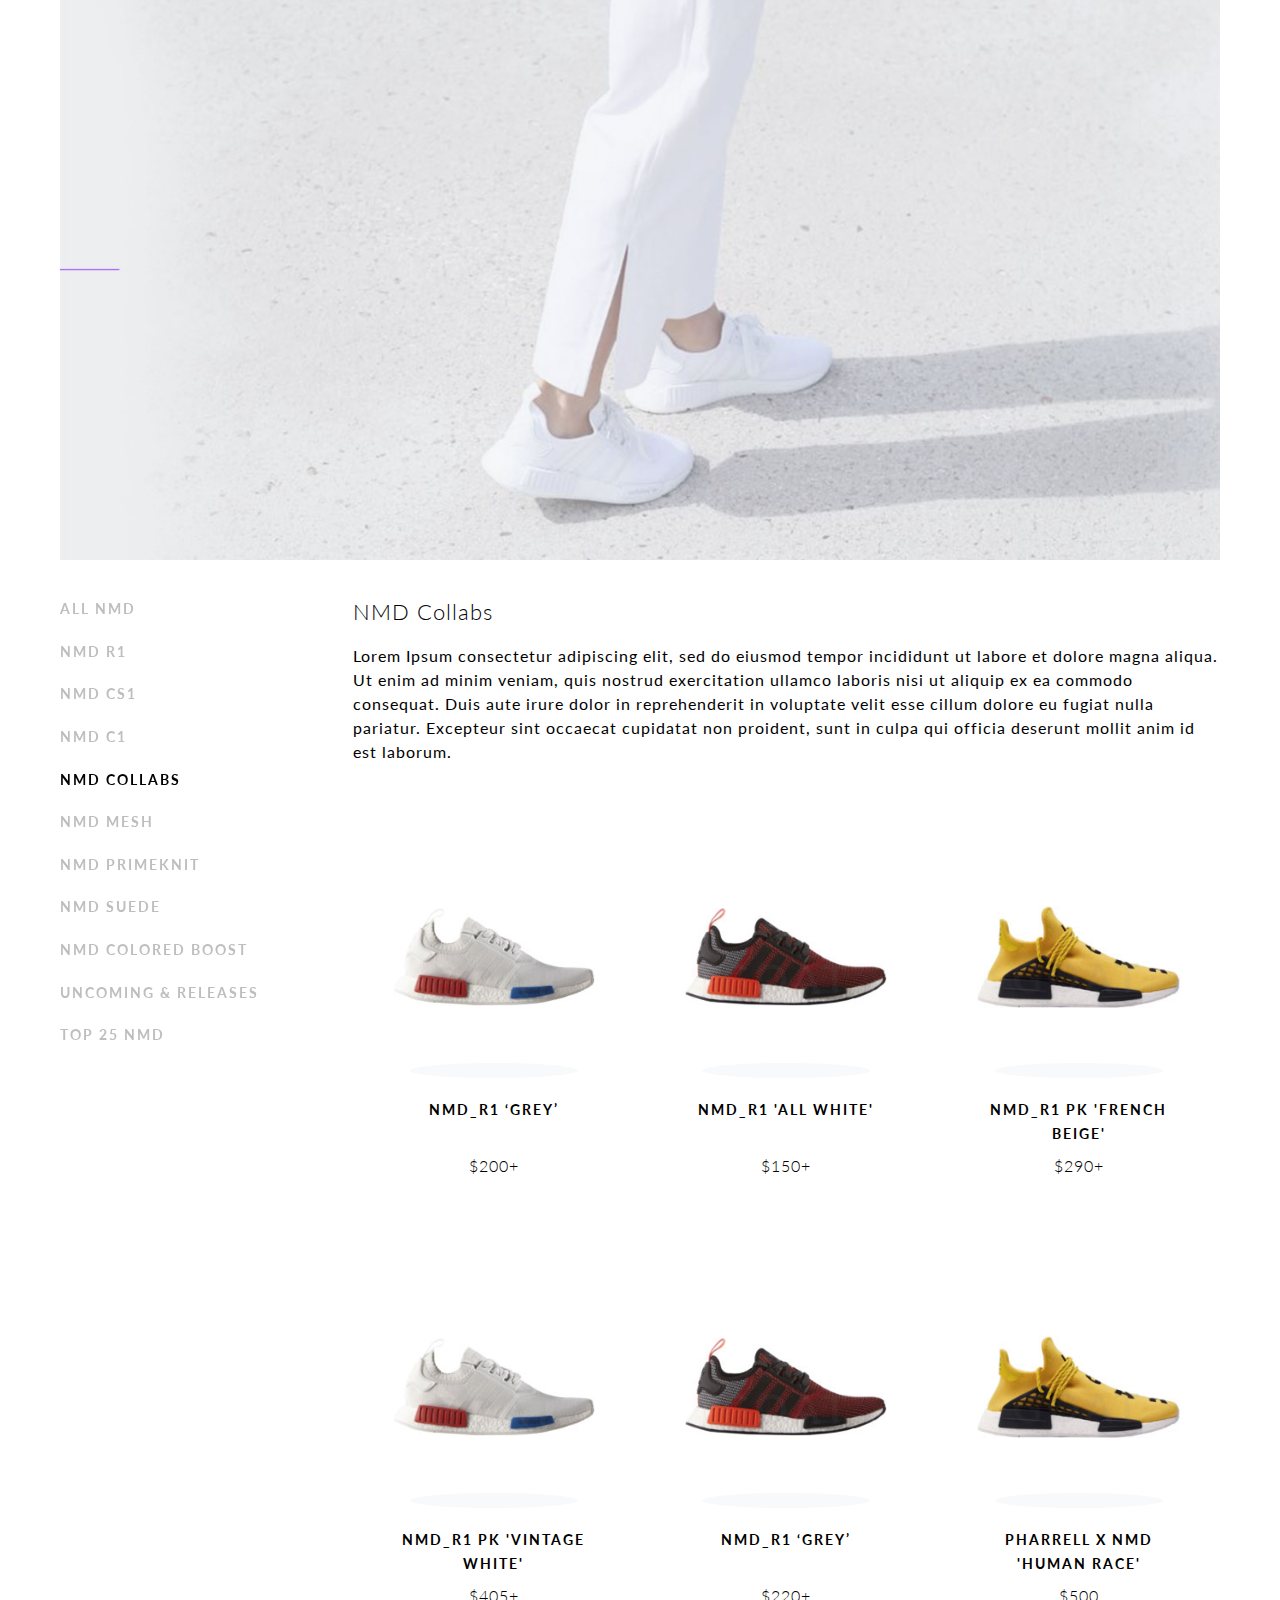
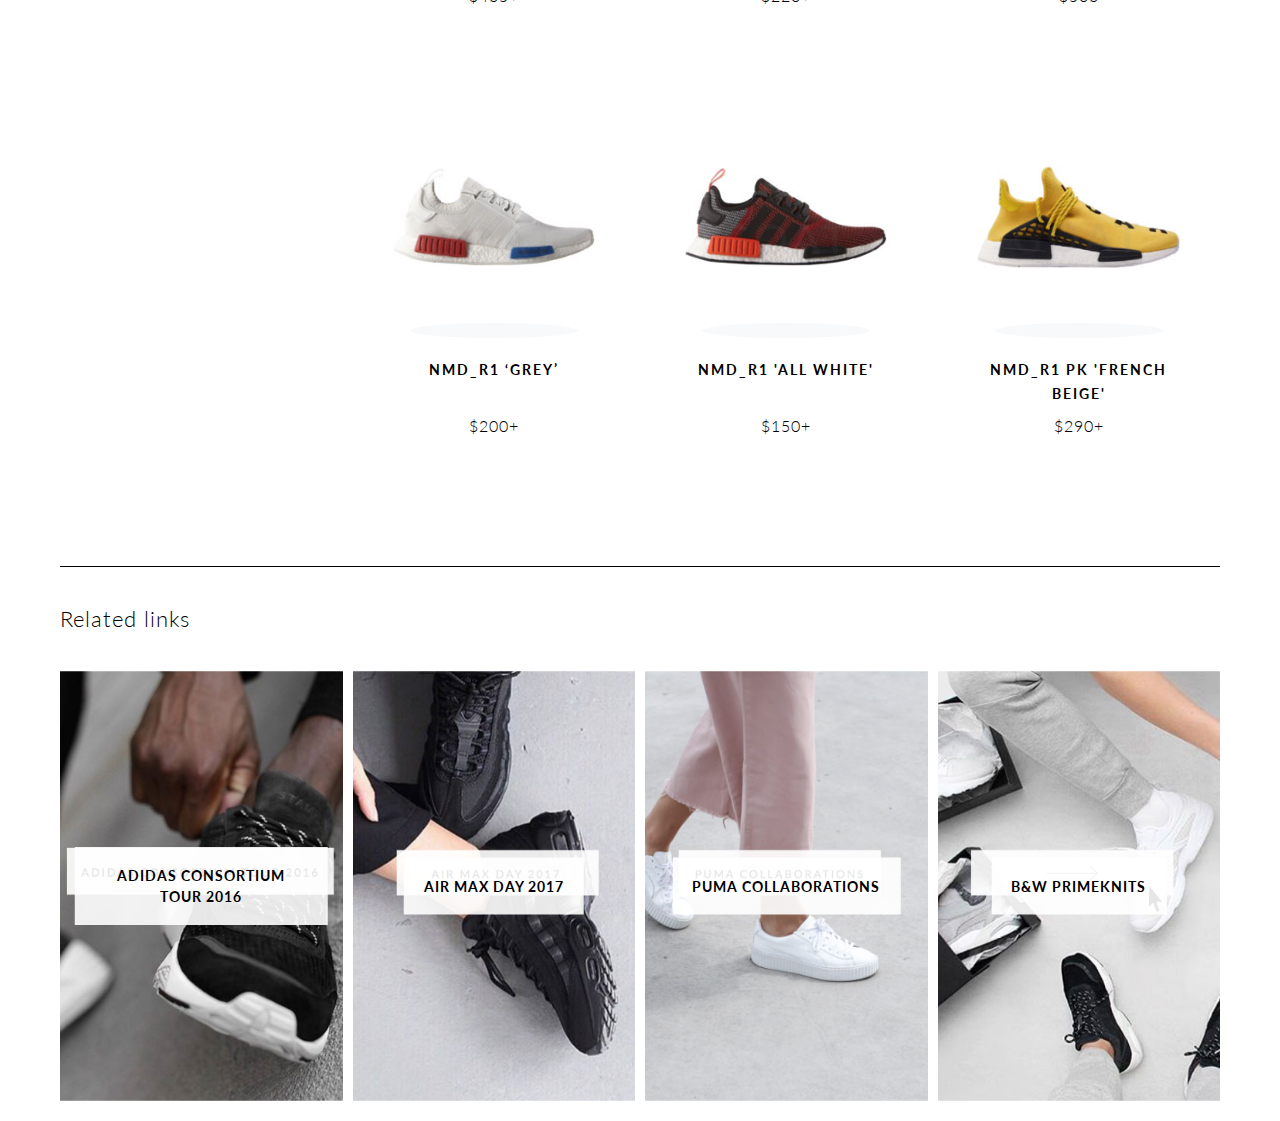
==== bootstrap3/html/categories.html @ 1336a0b2 "Categories markup" ====
<!DOCTYPE html>
<html lang="en">
  <head>
    <meta charset="utf-8">
    <meta http-equiv="X-UA-Compatible" content="IE=edge">
    <meta name="viewport" content="width=device-width, initial-scale=1">
    <!-- The above 3 meta tags *must* come first in the head; any other head content must come *after* these tags -->
    <title>Categories</title>

    <!-- Lato Font -->
	<link href="https://fonts.googleapis.com/css?family=Lato:300,400,700" rel="stylesheet"> 
 
    <!-- Bootstrap -->
    <link href="../css/bootstrap.css" rel="stylesheet">
    <link href="../css/flex-row.css" rel="stylesheet">
    <link href="../css/common.css" rel="stylesheet">
    <link href="../css/i.css" rel="stylesheet">
    <link href="../css/hero.css" rel="stylesheet">
    <link href="../css/aside-nav.css" rel="stylesheet">
    <link href="../css/category-info.css" rel="stylesheet">
    <link href="../css/category-products.css" rel="stylesheet">
    <link href="../css/product-preview.css" rel="stylesheet">
    <link href="../css/related-links.css" rel="stylesheet">
    <link href="../css/feature-photo.css" rel="stylesheet">
    <link href="../css/backdrop.css" rel="stylesheet">

    <!-- HTML5 shim and Respond.js for IE8 support of HTML5 elements and media queries -->
    <!-- WARNING: Respond.js doesn't work if you view the page via file:// -->
    <!--[if lt IE 9]>
      <script src="https://oss.maxcdn.com/html5shiv/3.7.3/html5shiv.min.js"></script>
      <script src="https://oss.maxcdn.com/respond/1.4.2/respond.min.js"></script>
    <![endif]-->
  </head>
  <body>
    <div class="container">
        
        <div class="hero">
            <div class="hero__media">
                <img src="../temp/hero.jpg" alt="" class="hero__media-image">
            </div>
        </div>
        
        <div class="flex-row row">
            <div class="col-lg-3">
                <div class="aside-nav aside-nav_collapsed js-aside-nav">
                    <span class="aside-nav__close i i_back js-aside-nav-close" title="Close"></span>
                    <span class="aside-nav__toggle js-aside-nav-toggle">collections</span>
                    <ul class="aside-nav__list">
                        <li class="aside-nav__item">
                            <a href="#" class="aside-nav__link">ALL NMD</a>
                        </li>
                        <li class="aside-nav__item">
                            <a href="#" class="aside-nav__link">NMD R1</a>
                        </li>
                        <li class="aside-nav__item">
                            <a href="#" class="aside-nav__link">NMD CS1</a>
                        </li>
                        <li class="aside-nav__item">
                            <a href="#" class="aside-nav__link">NMD C1</a>
                        </li>
                        <li class="aside-nav__item">
                            <a href="#" class="aside-nav__link aside-nav__link_active">NMD COLLABS</a>
                        </li>
                        <li class="aside-nav__item">
                            <a href="#" class="aside-nav__link">NMD MESH</a>
                        </li>
                        <li class="aside-nav__item">
                            <a href="#" class="aside-nav__link">NMD PRIMEKNIT</a>
                        </li>
                        <li class="aside-nav__item">
                            <a href="#" class="aside-nav__link">NMD SUEDE</a>
                        </li>
                        <li class="aside-nav__item">
                            <a href="#" class="aside-nav__link">NMD COLORED BOOST</a>
                        </li>
                        <li class="aside-nav__item">
                            <a href="#" class="aside-nav__link">UNCOMING &amp; RELEASES</a>
                        </li>
                        <li class="aside-nav__item">
                            <a href="#" class="aside-nav__link">TOP 25 NMD</a>
                        </li>
                    </ul>
                </div>
            </div>
            <div class="col-lg-9">
                <div class="category-info">
                    <h3 class="category-info__title">NMD Collabs</h3>
                    <div class="category-info__text">
                        <p>Lorem Ipsum consectetur adipiscing elit, sed do eiusmod tempor incididunt ut labore et dolore magna aliqua. Ut enim ad minim veniam, quis nostrud exercitation ullamco laboris nisi ut aliquip ex ea commodo consequat. Duis aute irure dolor in reprehenderit in voluptate velit esse cillum dolore eu fugiat nulla pariatur. Excepteur sint occaecat cupidatat non proident, sunt in culpa qui officia deserunt mollit anim id est laborum.</p>
                    </div>
                </div>
                
                <div class="category-products">
                    <div class="flex-row row category-products__list">
                        <a href="#" class="category-products__item product-preview col-xs-6 col-sm-4">
                            <div class="product-preview__thumbnail">
                                <img src="../temp/s1.jpg" alt="" class="product-preview__image">
                            </div>
                            
                            <div class="product-preview__info">
                                <h4 class="product-preview__title">NMD_R1 ‘GREY’</h4>
                                <div class="product-preview__price">$200+</div>
                                <div class="product-preview__sizes">4 / 4.5 / 5 / 5.5 / 8 / 8.5 / 9 / 9.5 / 10.5 / 11 / 11.5 / 12 / 12.5 / 13 / 13.5 / 14 / 14.5</div>
                            </div>
                        </a>

                        <a href="#" class="category-products__item product-preview col-xs-6 col-sm-4">
                            <div class="product-preview__thumbnail">
                                <img src="../temp/s2.jpg" alt="" class="product-preview__image">
                            </div>
                            
                            <div class="product-preview__info">
                                <h4 class="product-preview__title">NMD_R1 'ALL WHITE'</h4>
                                <div class="product-preview__price">$150+</div>
                                <div class="product-preview__sizes">4 / 4.5 / 5 / 5.5 / 8 / 8.5 / 9 / 9.5 / 10.5 / 11 / 11.5 / 12 / 12.5 / 13 / 13.5 / 14 / 14.5</div>
                            </div>
                        </a>

                        <a href="#" class="category-products__item product-preview col-xs-6 col-sm-4">
                            <div class="product-preview__thumbnail">
                                <img src="../temp/s3.jpg" alt="" class="product-preview__image">
                            </div>
                            
                            <div class="product-preview__info">
                                <h4 class="product-preview__title">NMD_R1 PK 'FRENCH BEIGE'</h4>
                                <div class="product-preview__price">$290+</div>
                                <div class="product-preview__sizes">4 / 4.5 / 5 / 5.5 / 8 / 8.5 / 9 / 9.5 / 10.5 / 11 / 11.5 / 12 / 12.5 / 13 / 13.5 / 14 / 14.5</div>
                            </div>
                        </a>

                        <a href="#" class="category-products__item product-preview col-xs-6 col-sm-4">
                            <div class="product-preview__thumbnail">
                                <img src="../temp/s1.jpg" alt="" class="product-preview__image">
                            </div>
                            
                            <div class="product-preview__info">
                                <h4 class="product-preview__title">NMD_R1 PK 'VINTAGE WHITE'</h4>
                                <div class="product-preview__price">$405+</div>
                                <div class="product-preview__sizes">4 / 4.5 / 5 / 5.5 / 8 / 8.5 / 9 / 9.5 / 10.5 / 11 / 11.5 / 12 / 12.5 / 13 / 13.5 / 14 / 14.5</div>
                            </div>
                        </a>

                        <a href="#" class="category-products__item product-preview col-xs-6 col-sm-4">
                            <div class="product-preview__thumbnail">
                                <img src="../temp/s2.jpg" alt="" class="product-preview__image">
                            </div>
                            
                            <div class="product-preview__info">
                                <h4 class="product-preview__title">NMD_R1 ‘GREY’</h4>
                                <div class="product-preview__price">$220+</div>
                                <div class="product-preview__sizes">4 / 4.5 / 5 / 5.5 / 8 / 8.5 / 9 / 9.5 / 10.5 / 11 / 11.5 / 12 / 12.5 / 13 / 13.5 / 14 / 14.5</div>
                            </div>
                        </a>

                        <a href="#" class="category-products__item product-preview col-xs-6 col-sm-4">
                            <div class="product-preview__thumbnail">
                                <img src="../temp/s3.jpg" alt="" class="product-preview__image">
                            </div>
                            
                            <div class="product-preview__info">
                                <h4 class="product-preview__title">PHARRELL X NMD 'HUMAN RACE'</h4>
                                <div class="product-preview__price">$500</div>
                                <div class="product-preview__sizes">4 / 4.5 / 5 / 5.5 / 8 / 8.5 / 9 / 9.5 / 10.5 / 11 / 11.5 / 12 / 12.5 / 13 / 13.5 / 14 / 14.5</div>
                            </div>
                        </a>
 
                        <a href="#" class="category-products__item product-preview col-xs-6 col-sm-4">
                            <div class="product-preview__thumbnail">
                                <img src="../temp/s1.jpg" alt="" class="product-preview__image">
                            </div>
                            
                            <div class="product-preview__info">
                                <h4 class="product-preview__title">NMD_R1 ‘GREY’</h4>
                                <div class="product-preview__price">$200+</div>
                                <div class="product-preview__sizes">4 / 4.5 / 5 / 5.5 / 8 / 8.5 / 9 / 9.5 / 10.5 / 11 / 11.5 / 12 / 12.5 / 13 / 13.5 / 14 / 14.5</div>
                            </div>
                        </a>

                        <a href="#" class="category-products__item product-preview col-xs-6 col-sm-4">
                            <div class="product-preview__thumbnail">
                                <img src="../temp/s2.jpg" alt="" class="product-preview__image">
                            </div>
                            
                            <div class="product-preview__info">
                                <h4 class="product-preview__title">NMD_R1 'ALL WHITE'</h4>
                                <div class="product-preview__price">$150+</div>
                                <div class="product-preview__sizes">4 / 4.5 / 5 / 5.5 / 8 / 8.5 / 9 / 9.5 / 10.5 / 11 / 11.5 / 12 / 12.5 / 13 / 13.5 / 14 / 14.5</div>
                            </div>
                        </a>

                        <a href="#" class="category-products__item product-preview col-xs-6 col-sm-4">
                            <div class="product-preview__thumbnail">
                                <img src="../temp/s3.jpg" alt="" class="product-preview__image">
                            </div>
                            
                            <div class="product-preview__info">
                                <h4 class="product-preview__title">NMD_R1 PK 'FRENCH BEIGE'</h4>
                                <div class="product-preview__price">$290+</div>
                                <div class="product-preview__sizes">4 / 4.5 / 5 / 5.5 / 8 / 8.5 / 9 / 9.5 / 10.5 / 11 / 11.5 / 12 / 12.5 / 13 / 13.5 / 14 / 14.5</div>
                            </div>
                        </a>
                    </div>
                </div>
                
            </div>
        </div>
        
        <div class="related-links">

            <div class="related-links__divider g-divider"></div>
            
            <div class="related-links__header">
                <h3 class="related-links__title">Related links</h3>
            </div>
            <div class="flex-row row related-links__list">
                <a href="#" class="related-links__item feature-photo col-xs-12 col-sm-6 col-md-4 col-lg-3">
                    <div class="feature-photo__thumbnail">
                        <img src="../temp/r1.jpg" alt="" class="feature-photo__image">
                        <div class="feature-photo__caption-wrapper">
                            <div class="feature-photo__caption">
                                <div class="feature-photo__caption-text">
                                    ADIDAS CONSORTIUM TOUR 2016
                                </div>
                                <i class="feature-photo__caption-icon i i_fwd"></i>
                            </div>
                        </div>
                    </div>
                </a>
                <a href="#" class="related-links__item feature-photo col-xs-12 col-sm-6 col-md-4 col-lg-3">
                    <div class="feature-photo__thumbnail">
                        <img src="../temp/r2.jpg" alt="" class="feature-photo__image">
                        <div class="feature-photo__caption-wrapper">
                            <div class="feature-photo__caption">
                                <div class="feature-photo__caption-text">
                                    AIR MAX DAY 2017
                                </div>
                                <i class="feature-photo__caption-icon i i_fwd"></i>
                            </div>
                        </div>
                    </div>
                </a>
                <a href="#" class="related-links__item feature-photo col-xs-12 col-sm-6 col-md-4 col-lg-3">
                    <div class="feature-photo__thumbnail">
                        <img src="../temp/r3.jpg" alt="" class="feature-photo__image">
                        <div class="feature-photo__caption-wrapper">
                            <div class="feature-photo__caption">
                                <div class="feature-photo__caption-text">
                                    PUMA COLLABORATIONS
                                </div>
                                <i class="feature-photo__caption-icon i i_fwd"></i>
                            </div>
                        </div>
                    </div>
                </a>
                <a href="#" class="related-links__item feature-photo col-xs-12 col-sm-6 col-md-4 col-lg-3">
                    <div class="feature-photo__thumbnail">
                        <img src="../temp/r4.jpg" alt="" class="feature-photo__image">
                        <div class="feature-photo__caption-wrapper">
                            <div class="feature-photo__caption">
                                <div class="feature-photo__caption-text">
                                    B&amp;W PRIMEKNITS
                                </div>
                                <i class="feature-photo__caption-icon i i_fwd"></i>
                            </div>
                        </div>
                    </div>
                </a>
            </div>
        </div>
    </div>
    
    <div class="backdrop js-backdrop"></div>
    

    <!-- jQuery (necessary for Bootstrap's JavaScript plugins) -->
    <script src="https://ajax.googleapis.com/ajax/libs/jquery/3.1.0/jquery.min.js"></script>
    <!-- Include all compiled plugins (below), or include individual files as needed -->
    <script src="../js/bootstrap.min.js"></script>

    <script>
	$(document).ready(function() {
        $('.js-aside-nav-toggle, .js-aside-nav-close, .aside-nav__link').click(function(){
            $('.js-backdrop').fadeToggle();
            $('.js-aside-nav').toggleClass('aside-nav_collapsed');
        });		
	});			
        
    </script>

  </body>
</html>
---- bootstrap3/css/flex-row.css ----
@media only screen and (min-width : 481px) {
  .flex-row.row {
    display: -webkit-box;
    display: -webkit-flex;
    display: -ms-flexbox;
    display: flex;
	 -webkit-flex-wrap: wrap;
	     -ms-flex-wrap: wrap;
	         flex-wrap: wrap;
  }
  
  .flex-row.row > [class*='col-'] {
    display: -webkit-box;
    display: -webkit-flex;
    display: -ms-flexbox;
    display: flex;
    -webkit-box-orient: vertical;
    -webkit-box-direction: normal;
    -webkit-flex-direction: column;
        -ms-flex-direction: column;
            flex-direction: column;
  }
  
  .flex-row.row:after, 
  .flex-row.row:before {
	 display: -webkit-box;
	 display: -webkit-flex;
	 display: -ms-flexbox;
	 display: flex;
  }
  
  .flex-row.row > [class*='col-'] > .box {
    display: -webkit-box;
    display: -webkit-flex;
    display: -ms-flexbox;
    display: flex;
	 -webkit-box-flex: 1;
	 -webkit-flex: 1;
	     -ms-flex: 1;
	         flex: 1;
  }
}
---- bootstrap3/css/common.css ----
.g-divider {
    height:1px;
    overflow:hidden;
    background:#000000;
}

img {
    max-width:100%;
}
---- bootstrap3/css/i.css ----
.i {
    display:block;
    background-position:50% 50%;
    background-repeat:no-repeat;
}

.i_back {
    width:12px;
    height:21px;
    background-image: url([data-uri]);
}

.i_fwd {
    width:52px;
    height:14px;
    background-image: url([data-uri]);
}

@media only screen and ( -webkit-min-device-pixel-ratio: 1.3 ),
       only screen and (    min--moz-device-pixel-ratio: 1.3 ),
       only screen and (      -o-min-device-pixel-ratio: 2.6/2 ), /* returns 1.3, see Dev.Opera */
       only screen and (         min-device-pixel-ratio: 1.3 ),
       only screen and ( min-resolution: 124.8dpi ),
       only screen and ( min-resolution: 1.3dppx ) {
           
    .i_back {
        background-image: url([data-uri]);
    }

    .i_fwd {
    	background-image: url([data-uri]);
    }

}
---- bootstrap3/css/hero.css ----
.hero {
    margin:0 -20px 40px;
}

    .hero__media-image {
        width:100%;
        object-fit:contain;
    }
    
@media all and (min-width: 1200px) {
    .hero {
        margin-left:0;
        margin-right:0;
    }
}
---- bootstrap3/css/aside-nav.css ----
.aside-nav {
    position:fixed;
    top:50%;
    left:0;
    transform: translateY(-50%);
    z-index:100;
    width:20.75rem;
    overflow:hidden;
    -webkit-backface-visibility: hidden;
       -moz-backface-visibility: hidden;
    -webkit-transition: left 0.25s ease-out;
            transition: left 0.25s ease-out;
}

.aside-nav_collapsed {
    left:-17.5rem;
}

    .aside-nav__close {
        position:absolute;
        top:1.3rem;
        right:4.2rem;
        width:21px;
        height:21px;
        cursor:pointer;
    }
    
        .aside-nav__close:hover {
            opacity:0.8;
        }

    .aside-nav__toggle {
        cursor:pointer;
        position:fixed;
        top:50%;
        left:100%;
        margin-left:-3.25rem;
        transform: translateY(-50%);
        word-break: break-all;
        line-height: 1.45;
        text-transform: uppercase;
        text-decoration:none;
        text-align: center;
    	font-size:0.75rem;
    	font-weight:700;
        color: #000000;
        padding:1.25rem;
        background:rgba(255,255,255,.9);
        border:1px solid #000000;
        border-left:0;
        display:block;
        width:0.75em;
        -webkit-box-sizing:content-box;
           -moz-box-sizing:content-box;
                box-sizing:content-box;
    }
    
    .aside-nav__toggle:before,
    .aside-nav__toggle:after {
        content:'';
        position:absolute;
        left:0;
        width:1px;
        background:#000000;
        height:100rem;
    }
    
    .aside-nav__toggle:before {
        bottom:100%;
    }
    
    .aside-nav__toggle:after {
        top:100%;
    }
    
    .aside-nav_collapsed .aside-nav__toggle:before,
    .aside-nav_collapsed .aside-nav__toggle:after {
       display:none; 
    }
    
        .aside-nav__toggle:hover,
        .aside-nav__toggle:active,
        .aside-nav__toggle:visited {
            text-decoration:none;
            color:#000000;
        }

    .aside-nav__list {
        list-style:none;
        padding:1.875rem 2.5rem 1.4rem;
        margin:0;
        display:block;
        background:rgba(255,255,255,.9);
        border:1px solid #000000;
        border-width:1px 0;
        border-left:0;
        width:17.5rem;
    }

    .aside-nav__item {
        margin-bottom:0.35rem;
    }

    .aside-nav__link {
        color:#bebebe;
    	font-variant:small-caps;
    	font-size:0.875rem;
    	font-weight:700;
    	letter-spacing:0.125rem;
        white-space:nowrap;
        display:block;
        padding:0.5rem 0;
    }
    
    .aside-nav__link_active {
        color:#000000;
    }
    
        .aside-nav__link:hover {
            color:#000000;
        }
        
@media all and (min-width: 1200px) {
    .aside-nav {
        margin-top:-0.6rem;
        position:static;
        transform:none;
    }

        .aside-nav__close,
        .aside-nav__toggle {
            display:none;
        }

        .aside-nav__list {
            padding:0;
            background:none;
            border:0;
            width:auto
        }
}
---- bootstrap3/css/category-info.css ----
.category-info {
    margin-left:5rem;
    margin-bottom:1.25rem;
}

    .category-info__title {
        margin-top:0;
    }
    
@media all and (min-width: 1200px) {
    .category-info {
        margin-left:0;
    }
}
---- bootstrap3/css/category-products.css ----
.category-products {
    margin-bottom:5rem;
}

    .category-products__item {
    }
    
@media all and (min-width: 1200px) {
    .category-products {
        margin-left:0;
    }
}
---- bootstrap3/css/product-preview.css ----
.product-preview {
    text-align:center;
    color:#000000;
    height:26.88rem;
}

        .product-preview:hover {
            box-shadow:0 0 0 1px #000000;
            color:#000000;
            text-decoration:none;
        }
        
    .product-preview__thumbnail {
        position:relative;
        margin:3.438rem 2.5rem 2.2rem;
        height:13.25rem;
    }
    
    .product-preview__thumbnail:after {
        position:absolute;
        top:100%;
        left:50%;
        width:10.5rem;
        height:0.9375rem;
        transform: translateX(-50%);
        background:#f7f9fb;
        -webkit-border-radius:50%;
           -moz-border-radius:50%;
                border-radius:50%;
        content:'';
        
    }
    
    .product-preview__image {
        position:absolute;
        top:0;
        left:0;
        right:0;
        bottom:0;
        max-width:100%;
        max-height:100%;
        margin:auto;
    }
    
    .product-preview__title {
    	font-variant:small-caps;
    	font-size:0.75rem;
    	font-weight:700;
    	letter-spacing:0.125rem;
        margin:0 2.5rem 0.66rem;
        height:3rem;
        overflow:hidden;
    }
    
    .product-preview__price,
    .product-preview__sizes {
    	font-variant:small-caps;
    	font-size:1rem;
    	font-weight:300;
    	letter-spacing:0.06rem;
        margin:0 1.5rem;
        height:3.375rem;
        overflow:hidden;
        line-height:1.13;
    }
    
    .product-preview__sizes {
    	display:none;
    }
    
        .product-preview:hover .product-preview__price {
            display:none;
        }
    
        .product-preview:hover .product-preview__sizes {
            display:block;
        }
        
@media all and (min-width: 768px) {
    .product-preview__title {
    	font-size:0.875rem;
    }
}
---- bootstrap3/css/related-links.css ----
.related-links {
    margin-bottom:0.625rem;
}

    .related-links__header {
        margin:2.5rem 0;
    }
    
    .related-links__title {
        margin:0;
    }
    
    .related-links__item {
        margin-bottom:0.625rem;
    }
    
@media all and (min-width: 1200px) {
    
}
---- bootstrap3/css/feature-photo.css ----
.feature-photo {
    position:relative;
    text-align:center;
}

    .feature-photo__image {
        height:26.88rem;
        object-fit: cover;
        width: 100%;
    }
    
    .feature-photo__caption-wrapper,
    .feature-photo__caption-icon {
        position:absolute;
        top:50%;
        left:50%;
        transform: translate(-50%, -50%);
    }
    
    .feature-photo__caption-wrapper {
        text-align: center;
    	font-size:0.875rem;
    	font-weight:700;
        color: #000000;
        padding:0 1.25rem;
        width:100%;
    }
    
    .feature-photo__caption {
        background-color:rgba(255,255,255,.9);
        padding:1.125rem 1.25rem;
        display:inline-block;
    }
    
    .feature-photo__caption-text,
    .feature-photo__caption-icon {
        -webkit-transition: opacity 0.25s ease-out;
                transition: opacity 0.25s ease-out;  
    }
    
    .feature-photo__caption-icon {
        opacity:0;
    }

        .feature-photo__caption:hover .feature-photo__caption-icon {
            opacity:1;
        }
    
        .feature-photo__caption:hover .feature-photo__caption-text {
            opacity:0;
        }
---- bootstrap3/css/backdrop.css ----
.backdrop {
    position:fixed;
    top:0;
    left:0;
    right:0;
    bottom:0;
    z-index:99;
    background:rgba(0,0,0,.6);
    display:none;
}
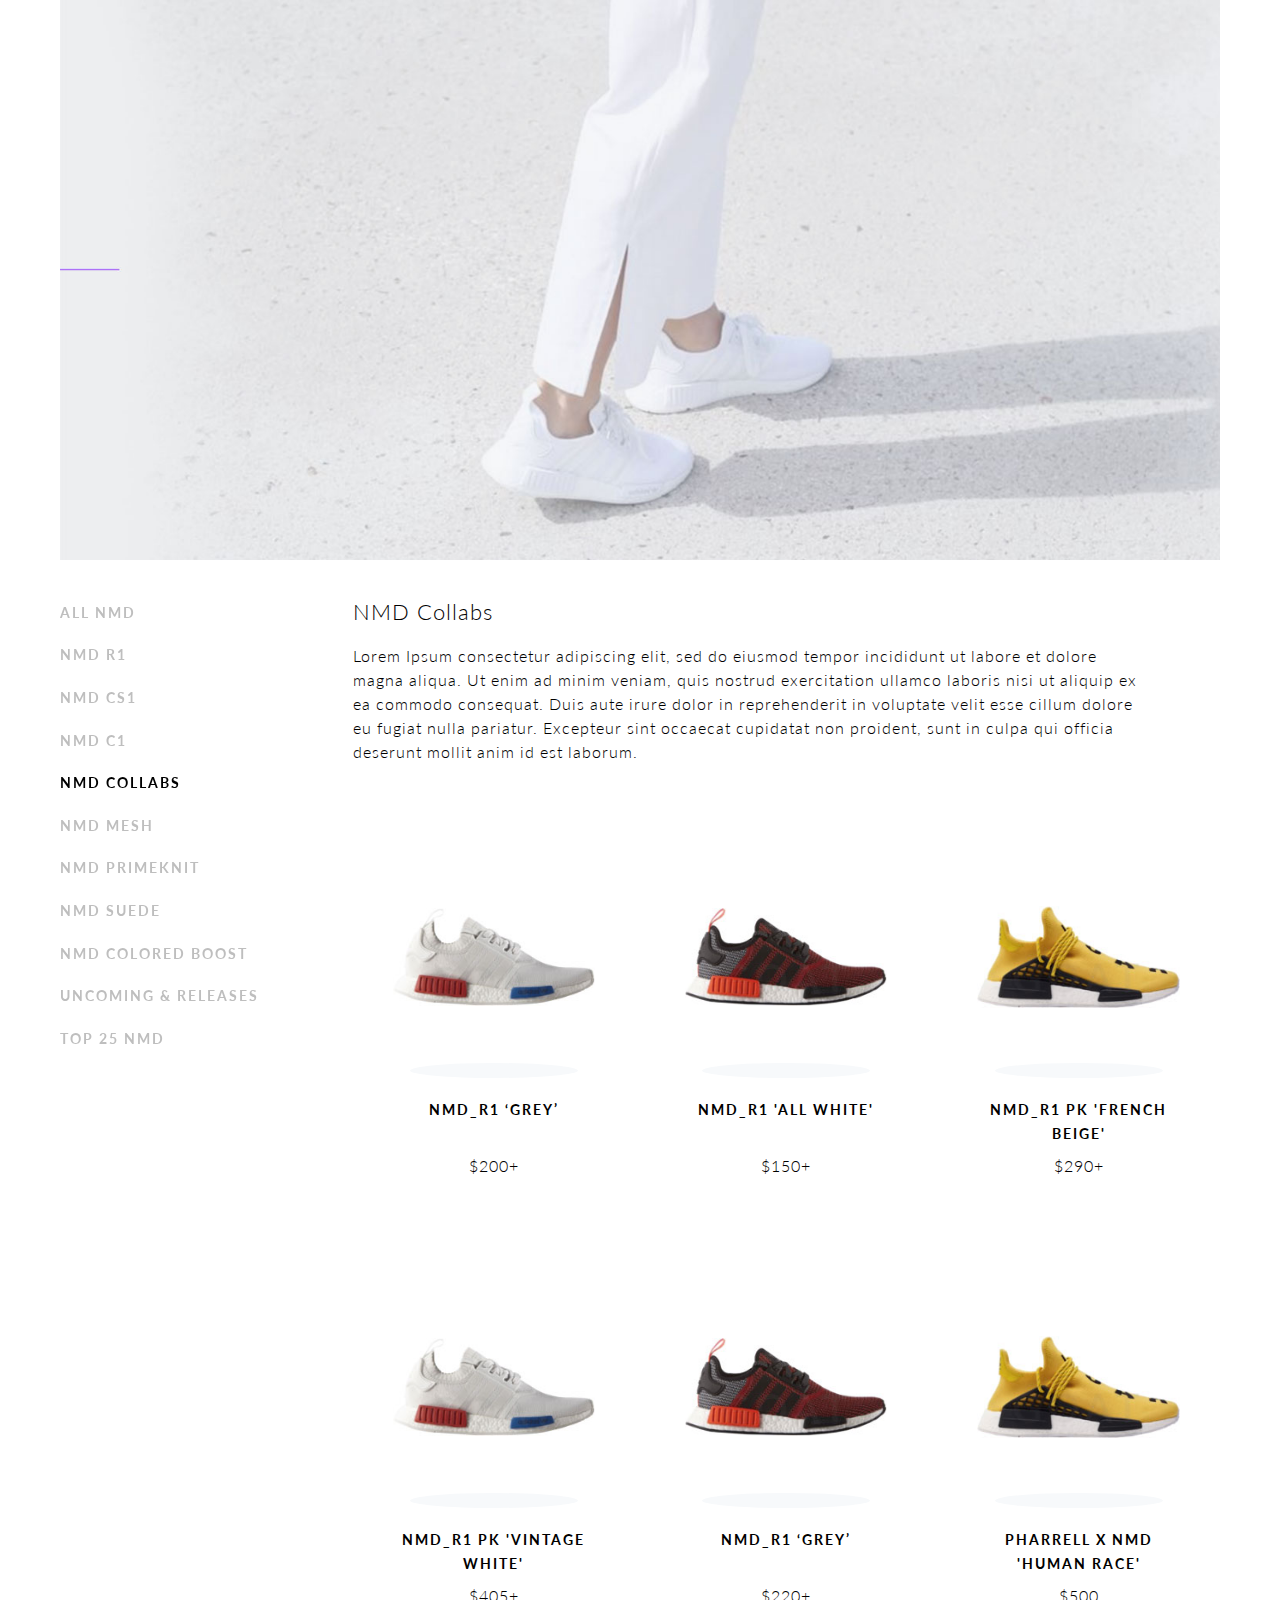
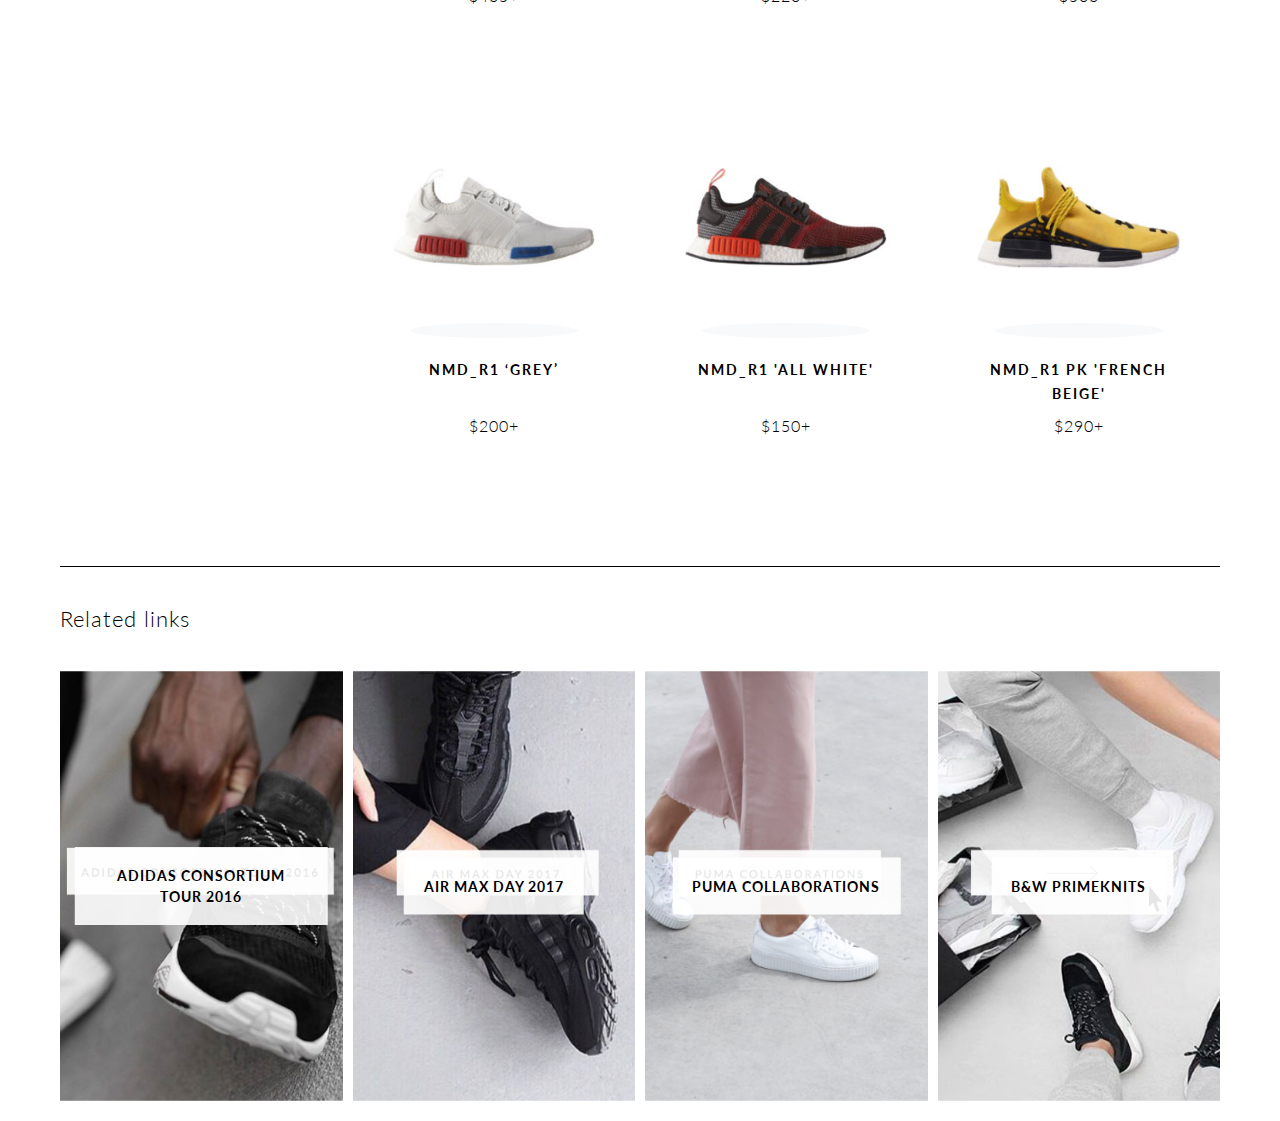
==== commit 4a20c133: "Categories aside-nav update" ====
--- a/bootstrap3/html/categories.html
+++ b/bootstrap3/html/categories.html
@@ -42,7 +42,7 @@
         
         <div class="flex-row row">
             <div class="col-lg-3">
-                <div class="aside-nav aside-nav_collapsed js-aside-nav">
+                <div class="aside-nav aside-nav_collapsed affix-top js-aside-nav">
                     <span class="aside-nav__close i i_back js-aside-nav-close" title="Close"></span>
                     <span class="aside-nav__toggle js-aside-nav-toggle">collections</span>
                     <ul class="aside-nav__list">
@@ -205,7 +205,7 @@
             </div>
         </div>
         
-        <div class="related-links">
+        <div class="related-links js-related-links">
 
             <div class="related-links__divider g-divider"></div>
             
@@ -282,10 +282,28 @@
         $('.js-aside-nav-toggle, .js-aside-nav-close, .aside-nav__link').click(function(){
             $('.js-backdrop').fadeToggle();
             $('.js-aside-nav').toggleClass('aside-nav_collapsed');
-        });		
+        });
+          
+        var $attribute = $('.js-aside-nav');
+        $attribute.each(function(){
+          $(this).affix({
+            offset: {
+              top: $(this).offset().top,
+              bottom: $('.js-related-links').outerHeight(true),
+            }
+          })
+        })
+        $(window).on("resize", function(){
+          $attribute.each(function(){
+            $(this).data('bs.affix').options.offset = $(this).offset().top
+          })
+        })
+            
+            
 	});			
         
     </script>
+    
 
   </body>
 </html>--- a/bootstrap3/css/aside-nav.css
+++ b/bootstrap3/css/aside-nav.css
@@ -120,11 +120,33 @@
             color:#000000;
         }
         
-@media all and (min-width: 1200px) {
+@media all and (min-width: 1200px) { 
     .aside-nav {
-        margin-top:-0.6rem;
-        position:static;
         transform:none;
+        -webkit-transition: none;
+                transition: none;
+    }   
+    
+    .aside-nav.affix,
+    .aside-nav.affix-bottom {
+        position:fixed;
+        left:50%;
+        top:0;
+        width:17.5rem;
+        margin-left:-580px;
+    }
+    
+    .aside-nav.affix-bottom {
+        position:absolute;
+        left:5px;
+        margin:0;
+    }
+    
+    .aside-nav.affix-top {
+        position:relative;
+        left:0;
+        top:0;
+        margin-top:-2.25rem;
     }
 
         .aside-nav__close,
@@ -133,9 +155,7 @@
         }
 
         .aside-nav__list {
-            padding:0;
-            background:none;
+            padding-left:0;
             border:0;
-            width:auto
         }
 }--- a/bootstrap3/css/category-info.css
+++ b/bootstrap3/css/category-info.css
@@ -1,5 +1,6 @@
 .category-info {
-    margin-left:5rem;
+    margin-left:3rem;
+    margin-right:3rem;
     margin-bottom:1.25rem;
 }
 
@@ -9,6 +10,13 @@
     
 @media all and (min-width: 1200px) {
     .category-info {
+        margin-left:5rem;
+        margin-right:5rem;
+    }
+}
+    
+@media all and (min-width: 1200px) {
+    .category-info {
         margin-left:0;
     }
 }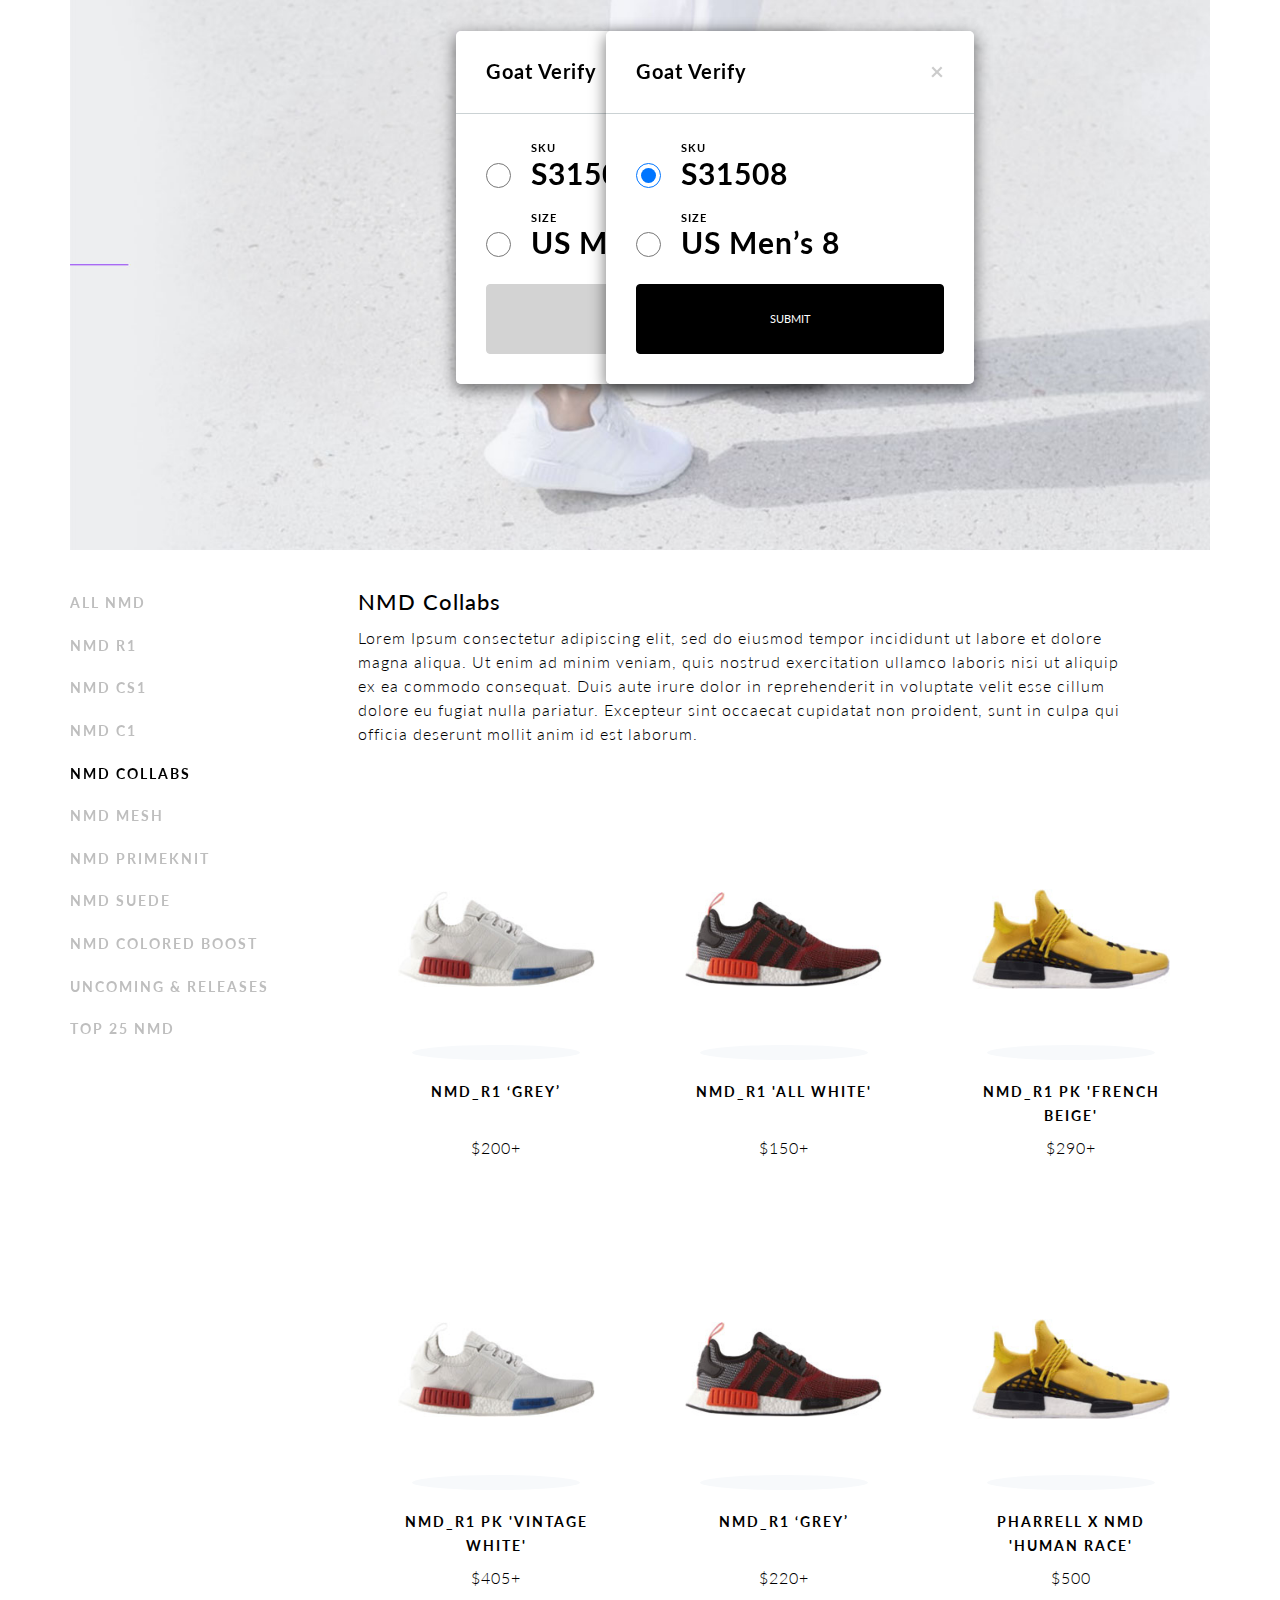
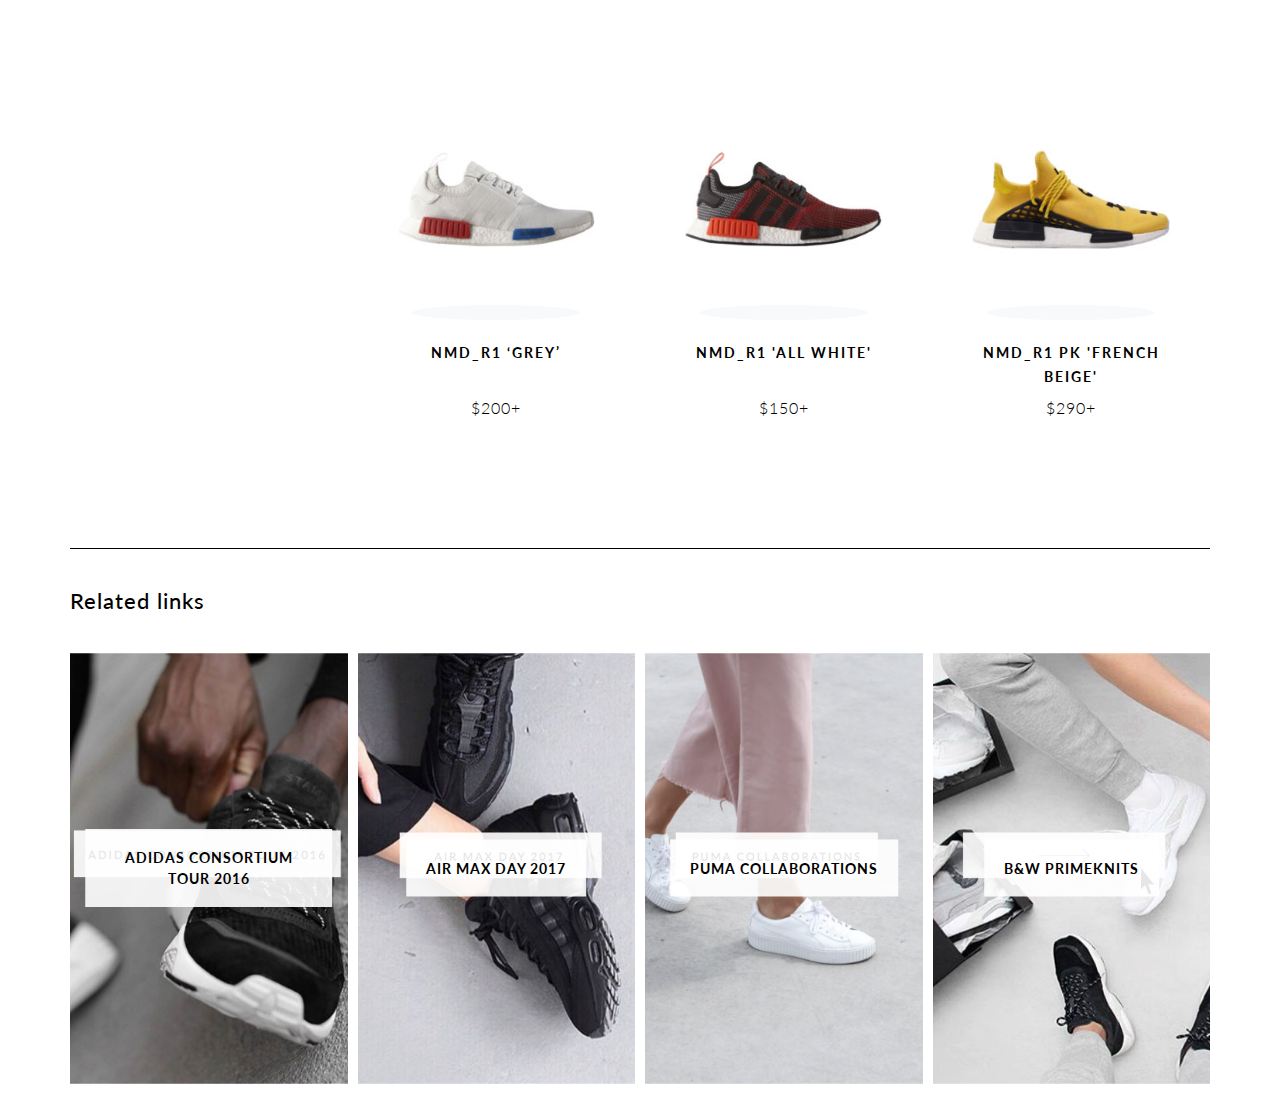
==== commit 93ec5062: "modals" ====
--- a/bootstrap3/html/categories.html
+++ b/bootstrap3/html/categories.html
@@ -23,6 +23,7 @@
     <link href="../css/related-links.css" rel="stylesheet">
     <link href="../css/feature-photo.css" rel="stylesheet">
     <link href="../css/backdrop.css" rel="stylesheet">
+    <link href="../css/choice-label.css" rel="stylesheet">
 
     <!-- HTML5 shim and Respond.js for IE8 support of HTML5 elements and media queries -->
     <!-- WARNING: Respond.js doesn't work if you view the page via file:// -->
@@ -270,6 +271,63 @@
     </div>
     
     <div class="backdrop js-backdrop"></div>
+    
+    <!-- Modal -->
+    <div class="modal fade in" id="myModal" tabindex="-1" role="dialog" aria-labelledby="myModalLabel" style="display:block;">
+      <div class="modal-dialog modal-sm" role="document" style="display:block;">
+        <div class="modal-content">
+          <div class="modal-header">
+            <button type="button" class="close" data-dismiss="modal" aria-label="Close"><span aria-hidden="true">&times;</span></button>
+            <h4 class="modal-title" id="myModalLabel">Goat Verify</h4>
+          </div>
+          <div class="modal-body">
+            <div class="form-group">
+                <label class="choice-label">
+                    <input type="radio" name="name" class="choice-label__input">
+                    <span class="choice-label__text-sm">SKU</span>
+                    <span class="choice-label__text">S31508</span>
+                </label>
+
+                <label class="choice-label">
+                    <input type="radio" name="name" class="choice-label__input">
+                    <span class="choice-label__text-sm">Size</span>
+                    <span class="choice-label__text">US Men’s 8</span>
+                </label>
+            </div>
+            <button type="button" class="btn btn-primary btn-block disabled">Submit</button>
+          </div>
+        </div>
+      </div>
+    </div>
+
+
+    <div class="modal fade in" id="myModal" tabindex="-1" role="dialog" aria-labelledby="myModalLabel" style="display:block; left:300px;">
+      <div class="modal-dialog modal-sm" role="document" style="display:block;">
+        <div class="modal-content">
+          <div class="modal-header">
+            <button type="button" class="close" data-dismiss="modal" aria-label="Close"><span aria-hidden="true">&times;</span></button>
+            <h4 class="modal-title" id="myModalLabel">Goat Verify</h4>
+          </div>
+          <div class="modal-body">
+            <div class="form-group">
+                <label class="choice-label">
+                    <input type="radio" name="name" class="choice-label__input" checked>
+                    <span class="choice-label__text-sm">SKU</span>
+                    <span class="choice-label__text">S31508</span>
+                </label>
+
+                <label class="choice-label">
+                    <input type="radio" name="name" class="choice-label__input">
+                    <span class="choice-label__text-sm">Size</span>
+                    <span class="choice-label__text">US Men’s 8</span>
+                </label>
+            </div>
+            <button type="button" class="btn btn-primary btn-block">Submit</button>
+          </div>
+        </div>
+      </div>
+    </div>
+    
     
 
     <!-- jQuery (necessary for Bootstrap's JavaScript plugins) -->
--- a/bootstrap3/css/choice-label.css
+++ b/bootstrap3/css/choice-label.css
@@ -0,0 +1,37 @@
+.choice-label {
+    padding-left:45px;
+    position:relative;
+    display:block;
+    margin-bottom:22px;
+}
+
+.choice-label:first-child {
+    margin-top:-4px;
+}
+
+.choice-label:last-child {
+    margin-bottom:27px;
+}
+
+    .choice-label__text {
+        font-size:30px;
+        line-height:1;
+        display:block;
+    }
+    
+    .choice-label__text-sm {
+        font-size:11px;
+        font-weight:700;
+        text-transform:uppercase;
+        display:block;
+        margin-bottom:1px;
+    }
+    
+    .choice-label__input {
+        position:absolute;
+        left:0;
+        bottom:0;
+        height:25px;
+        width:25px;
+        margin:0;
+    }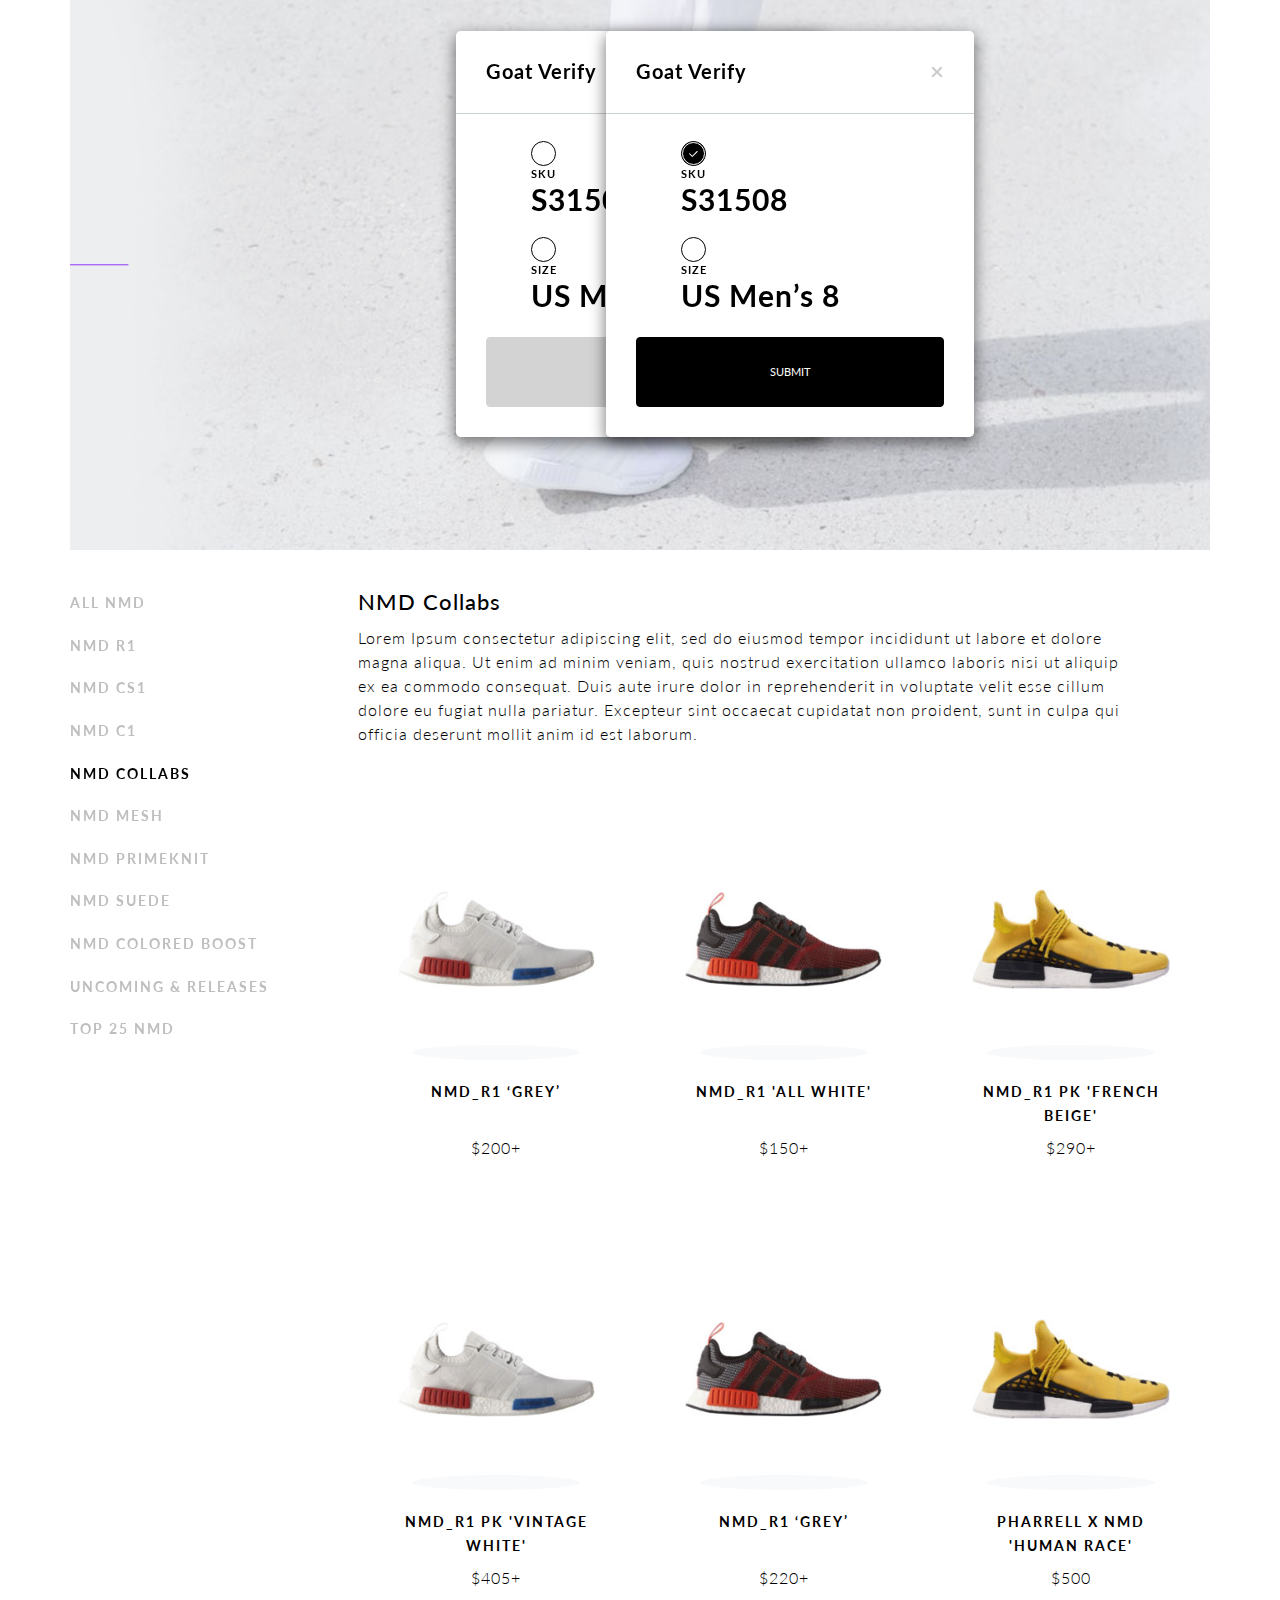
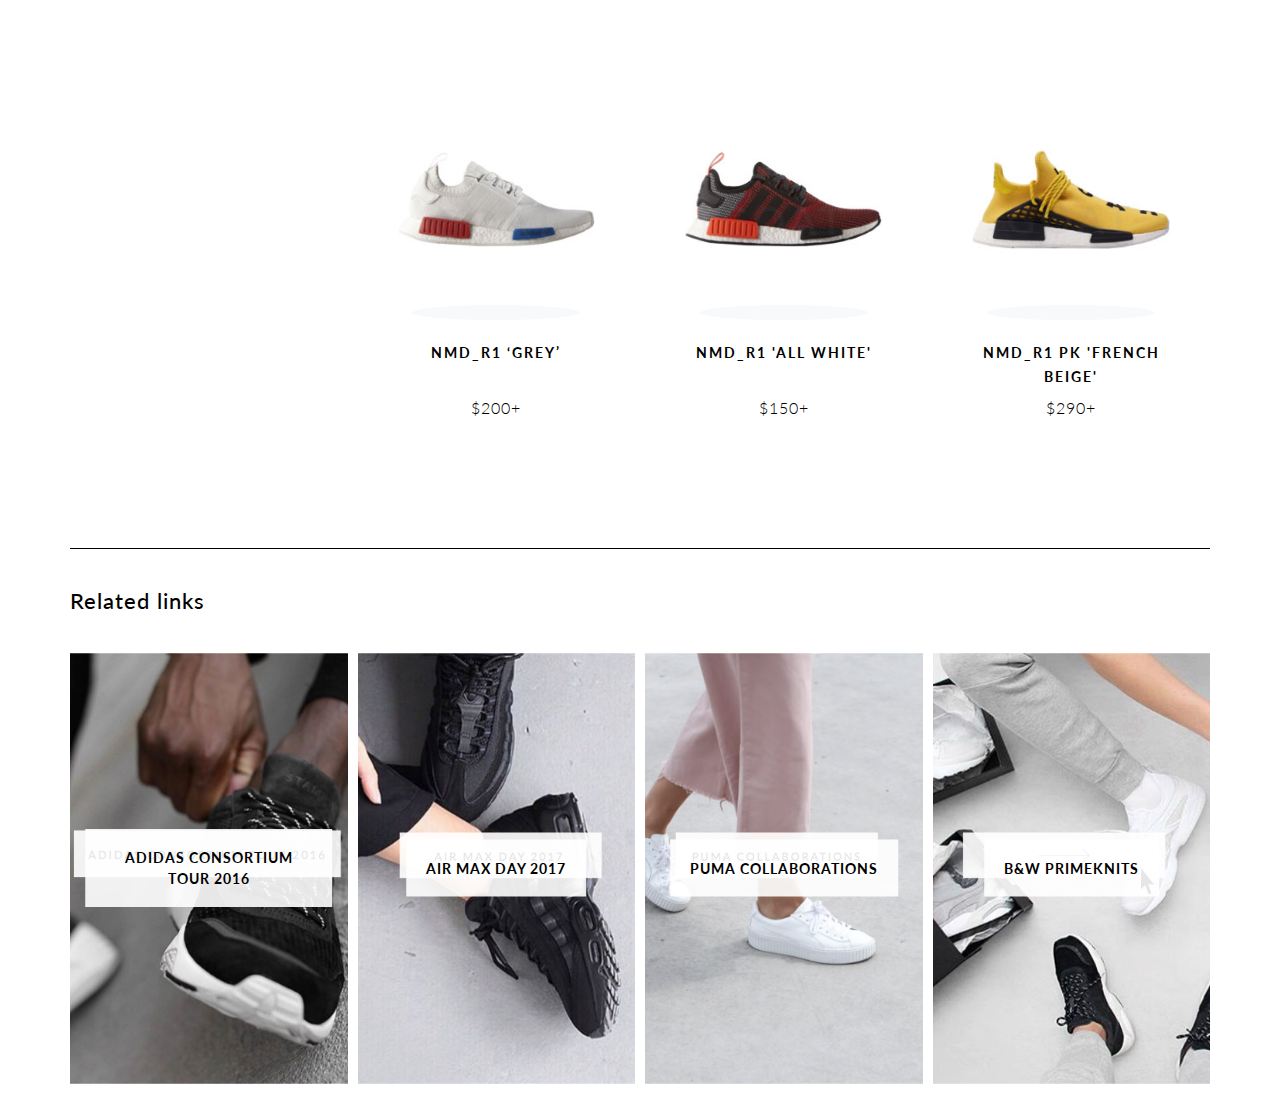
==== commit 5a5b0fa0: "check added" ====
--- a/bootstrap3/html/categories.html
+++ b/bootstrap3/html/categories.html
@@ -23,6 +23,7 @@
     <link href="../css/related-links.css" rel="stylesheet">
     <link href="../css/feature-photo.css" rel="stylesheet">
     <link href="../css/backdrop.css" rel="stylesheet">
+    <link href="../css/icheck.css" rel="stylesheet">
     <link href="../css/choice-label.css" rel="stylesheet">
 
     <!-- HTML5 shim and Respond.js for IE8 support of HTML5 elements and media queries -->
@@ -334,6 +335,7 @@
     <script src="https://ajax.googleapis.com/ajax/libs/jquery/3.1.0/jquery.min.js"></script>
     <!-- Include all compiled plugins (below), or include individual files as needed -->
     <script src="../js/bootstrap.min.js"></script>
+    <script src="../js/icheck.min.js"></script>
 
     <script>
 	$(document).ready(function() {
@@ -356,6 +358,10 @@
             $(this).data('bs.affix').options.offset = $(this).offset().top
           })
         })
+        
+        $('input[type="radio"]').iCheck();
+        
+        
             
             
 	});			
--- a/bootstrap3/css/icheck.css
+++ b/bootstrap3/css/icheck.css
@@ -0,0 +1,67 @@
+/* iCheck plugin Minimal skin, black
+----------------------------------- */
+.icheckbox,
+.iradio {
+    display: inline-block;
+    *display: inline;
+    vertical-align: middle;
+    margin: 0;
+    padding: 0;
+    width:25px;
+    height:25px;
+    border: none;
+    cursor: pointer;
+}
+
+/*.icheckbox {
+    background-position: 0 0;
+    background: url(minimal.png) no-repeat;
+}
+    .icheckbox.hover {
+        background-position: -20px 0;
+    }
+    .icheckbox.checked {
+        background-position: -40px 0;
+    }
+    .icheckbox.disabled {
+        background-position: -60px 0;
+        cursor: default;
+    }
+    .icheckbox.checked.disabled {
+        background-position: -80px 0;
+    }
+*/
+
+.iradio {
+    border-radius:50%;
+    border:1px solid #000000;
+    background:#ffffff;
+    position:relative;
+}
+    .iradio.hover,
+    .iradio.checked {
+        background-color:#000000;
+        background-position:50%;
+        background-repeat:no-repeat;
+        background-image: url("data:image/svg+xml,%3Csvg width='9' height='6' viewBox='0 0 31 21' xmlns='http://www.w3.org/2000/svg'%3E%3Cpath d='M11.203 16.484l-8-8.168c-.876-.867-2.125-.867-2.75 0-.624.742-.624 1.98.126 2.597l9.374 9.53c.75.743 1.873.743 2.623 0l16.875-17.2c.75-.744.75-2.105-.125-2.847-.75-.62-1.874-.494-2.624.248l-15.5 15.84z' fill='%23FFF' fill-rule='evenodd'/%3E%3C/svg%3E");
+    }
+    .iradio.hover:after,
+    .iradio.checked:after {
+        position:absolute;
+        top:0;
+        left:0;
+        right:0;
+        bottom:0;
+        content:'';
+        border-radius:50%;
+        border:1px solid #ffffff;
+    }
+    .iradio.disabled {
+        cursor: default;
+    }
+    .iradio.checked.disabled {
+    }
+
+/* HiDPI support */
+@media (-o-min-device-pixel-ratio: 5/4), (-webkit-min-device-pixel-ratio: 1.25), (min-resolution: 120dpi), (min-resolution: 1.25dppx) {
+}